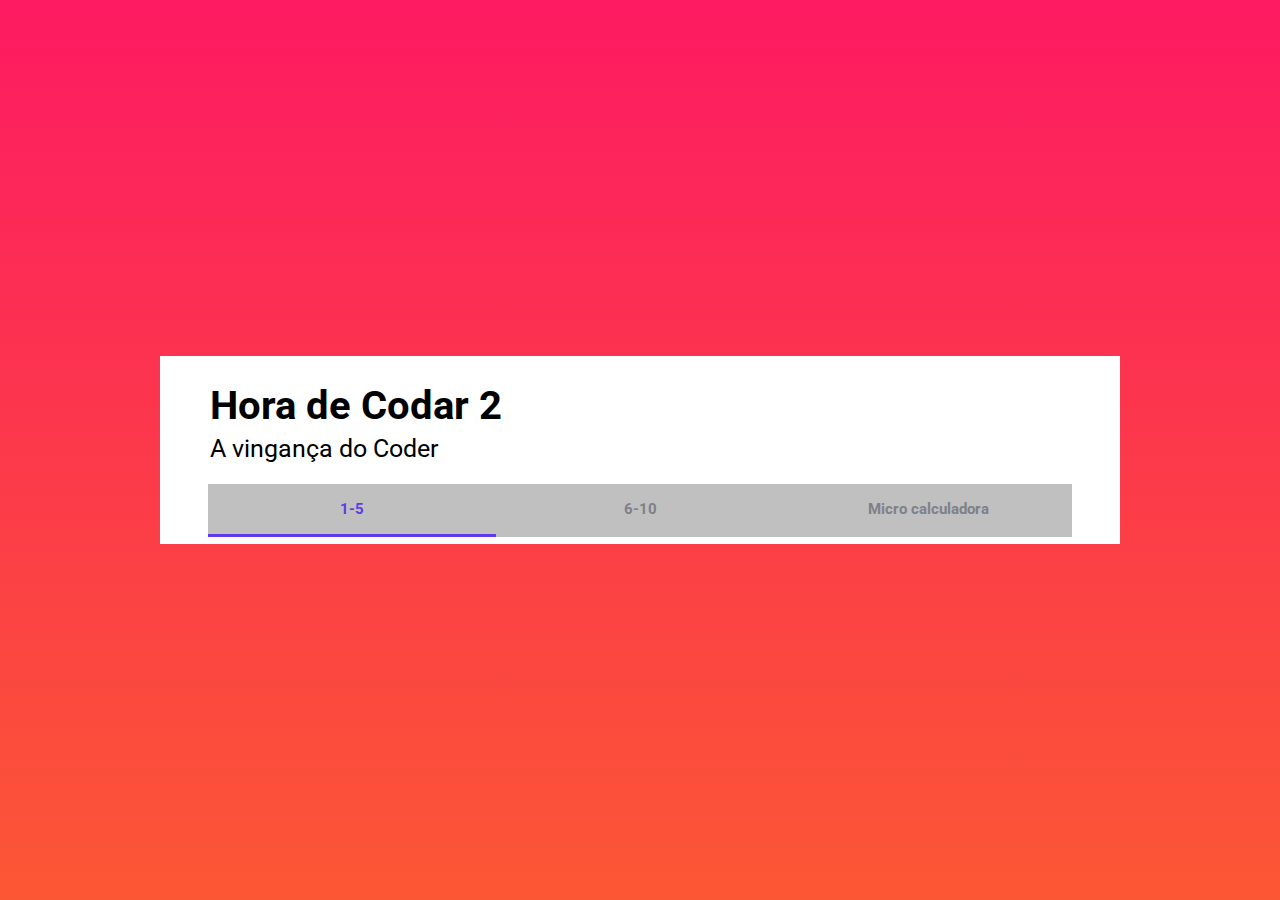
==== 12. Hora de Codar 2 - A Vingança do Coder/index.html @ ed2c213b "12/03/2023" ====
<!DOCTYPE html>
<html lang="pt-BR">

<head>
    <meta charset="UTF-8">
    <meta name="viewport" content="width=device-width, initial-scale=1.0">
    <meta http-equiv="X-UA-Compatible" content="ie=edge">

    <title>Hora de Codar 2</title>
    <meta http-equiv="description" content="Logica de Programação">

    <link rel="stylesheet" href="css/normalize.css">
    <link rel="stylesheet" href="css/style.css">
</head>

<body>
    <div class="container">
        <div class="container-header">
            <h1>Hora de Codar 2</h1>
            <p>A vingança do Coder</p>
        </div>

        <div class="container-options">
            <a class="active">1-5</a>
            <a>6-10</a>
            <a>Micro calculadora</a>
        </div>
    </div>
</body>

</html>
---- 12. Hora de Codar 2 - A Vingança do Coder/css/style.css ----
@import url("https://fonts.googleapis.com/css?family=Roboto");

:root {
    --main-container-color: #FFFFFF;
    --second-container-color: #C0C0C0;
    --third-container-color: #603AE8;
    --fourth-container-color: #7E8188;

    font-size: 62.5%
}

* {
    font-family: "Roboto", sans-serif;
    margin: 0;
    padding: 0;
}

body {
    font-size: 1.6rem;

    min-height: 100vh;
    background: rgb(253, 26, 98);
    background: linear-gradient(180deg, rgba(253, 26, 98, 1) 0%, rgba(251, 87, 52, 1) 100%);

    display: grid;
    place-items: center;
}


.container {
    overflow: hidden;
    background-color: var(--main-container-color);
    width: clamp(350px, 75%, 1000px);
}

.container .container-header h1 {
    margin-left: 50px;
    font-size: 4rem;
}

.container .container-header p {
    margin-left: 50px;
    font-size: 2.5rem;

    position: relative;
    top: -20px;
}

.container .container-options {
    display: flex;
    justify-content: center;
    align-items: center;

    margin-bottom: 10px;
}

.container .container-options > * {
    background-color: var(--second-container-color);
    border-bottom: 3px solid var(--second-container-color);
    margin-bottom: -3px;

    width: 30%;
    height: 50px;

    color: var(--fourth-container-color);
    text-align: center;

    display: grid;
    place-items: center;

    font-size: 1.5rem;
    font-weight: bold;
}

.container .container-options > *.active {
    color: var(--third-container-color);
    border-bottom: 3px solid var(--third-container-color);
    margin-bottom: -3px;
}
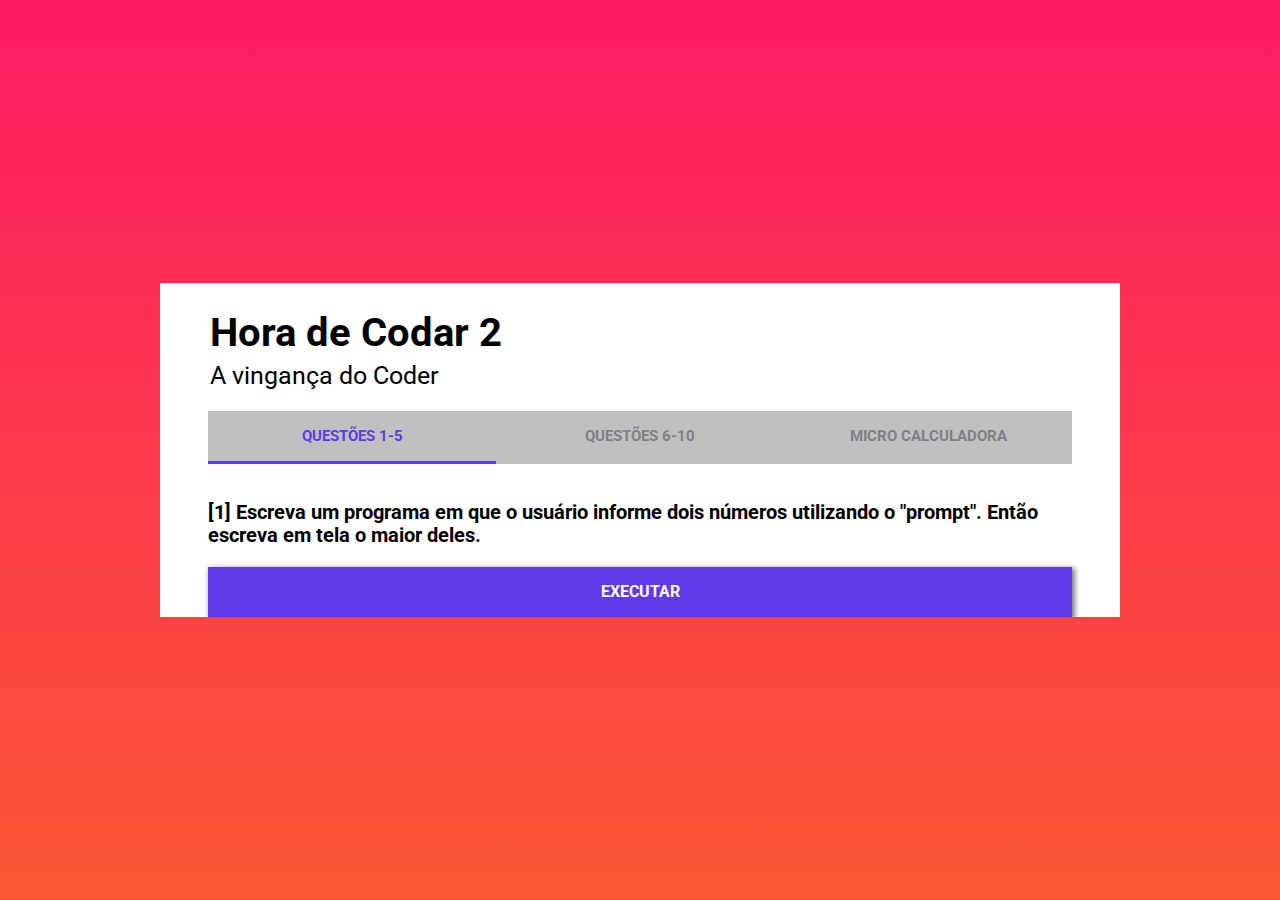
==== commit f91f9d2c: "12/03/2023" ====
--- a/12. Hora de Codar 2 - A Vingança do Coder/index.html
+++ b/12. Hora de Codar 2 - A Vingança do Coder/index.html
@@ -9,8 +9,10 @@
     <title>Hora de Codar 2</title>
     <meta http-equiv="description" content="Logica de Programação">
 
-    <link rel="stylesheet" href="css/normalize.css">
-    <link rel="stylesheet" href="css/style.css">
+    <link rel="stylesheet" href="./css/normalize.css">
+    <link rel="stylesheet" href="./css/style.css">
+
+    <script src="./js/exercises.js"></script>
 </head>
 
 <body>
@@ -21,10 +23,20 @@
         </div>
 
         <div class="container-options">
-            <a class="active">1-5</a>
-            <a>6-10</a>
-            <a>Micro calculadora</a>
+            <a class="active">QUESTÕES 1-5</a>
+            <a>QUESTÕES 6-10</a>
+            <a>MICRO CALCULADORA</a>
         </div>
+
+        <div class="container-question">
+            <div class="question">
+                <h2>[1] Escreva um programa em que o usuário informe dois números utilizando o "prompt". Então escreva
+                    em tela o maior deles.</h2>
+
+                <button onClick="exercicio_1()">EXECUTAR</button>
+            </div>
+        </div>
+
     </div>
 </body>
 
--- a/12. Hora de Codar 2 - A Vingança do Coder/css/style.css
+++ b/12. Hora de Codar 2 - A Vingança do Coder/css/style.css
@@ -30,20 +30,20 @@
 .container {
     overflow: hidden;
     background-color: var(--main-container-color);
-    width: clamp(350px, 75%, 1000px);
+    width: clamp(35rem, 75%, 100rem);
 }
 
 .container .container-header h1 {
-    margin-left: 50px;
+    margin-left: 5rem;
     font-size: 4rem;
 }
 
 .container .container-header p {
-    margin-left: 50px;
+    margin-left: 5rem;
     font-size: 2.5rem;
 
     position: relative;
-    top: -20px;
+    top: -2rem;
 }
 
 .container .container-options {
@@ -51,16 +51,16 @@
     justify-content: center;
     align-items: center;
 
-    margin-bottom: 10px;
+    margin-bottom: 1rem;
 }
 
 .container .container-options > * {
     background-color: var(--second-container-color);
-    border-bottom: 3px solid var(--second-container-color);
-    margin-bottom: -3px;
+    border-bottom: 0.3rem solid var(--second-container-color);
+    margin-bottom: -0.3rem;
 
     width: 30%;
-    height: 50px;
+    height: 5rem;
 
     color: var(--fourth-container-color);
     text-align: center;
@@ -74,6 +74,41 @@
 
 .container .container-options > *.active {
     color: var(--third-container-color);
-    border-bottom: 3px solid var(--third-container-color);
-    margin-bottom: -3px;
+    border-bottom: 0.3rem solid var(--third-container-color);
+    margin-bottom: -0.3rem;
 }
+
+.container .container-question .question {
+    display: grid;
+    place-items: center;
+}
+
+.container .container-question .question h2 {
+    align-items: center;
+    text-align: left;
+    font-size: 2rem;
+
+    max-width: 90%;
+
+    margin-top: 3rem;
+    font-weight: bold;
+}
+
+.container .container-question .question button {
+    background-color: var(--third-container-color);
+    color: var(--main-container-color);
+    border: none;
+
+    height: 5rem;
+    width: 90%;
+
+    margin-top: 2rem;
+
+    align-items: center;
+    text-align: center;
+
+    font-weight: bold;
+    outline: 0;
+
+    box-shadow: 0.2rem 0.2rem 0.5rem 0.1rem rgba(0,0,0,0.5);
+}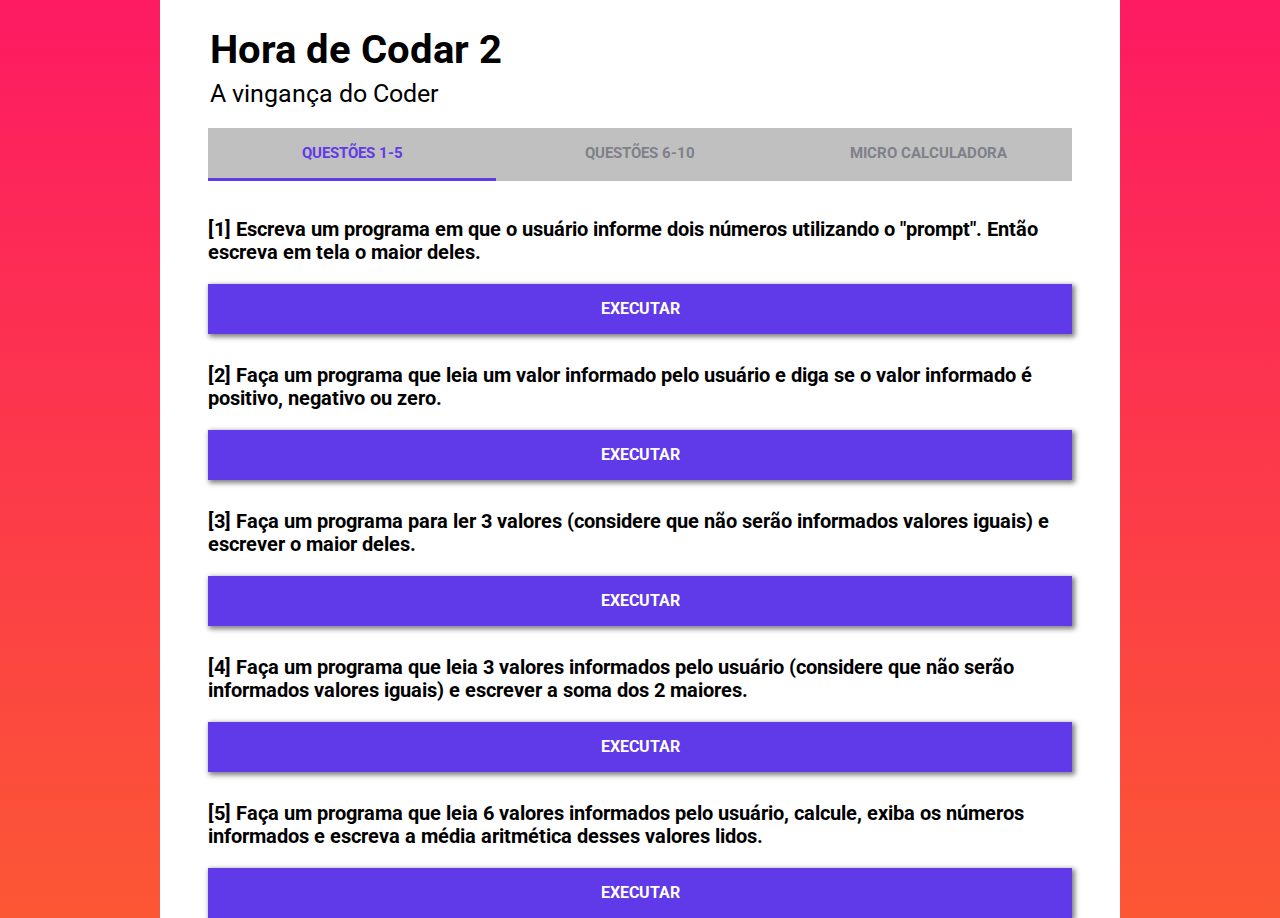
==== commit a17e2075: "13/03/2023" ====
--- a/12. Hora de Codar 2 - A Vingança do Coder/index.html
+++ b/12. Hora de Codar 2 - A Vingança do Coder/index.html
@@ -23,9 +23,9 @@
         </div>
 
         <div class="container-options">
-            <a class="active">QUESTÕES 1-5</a>
-            <a>QUESTÕES 6-10</a>
-            <a>MICRO CALCULADORA</a>
+            <a href="" class="active">QUESTÕES 1-5</a>
+            <a href="">QUESTÕES 6-10</a>
+            <a href="">MICRO CALCULADORA</a>
         </div>
 
         <div class="container-question">
@@ -35,6 +35,30 @@
 
                 <button onClick="exercicio_1()">EXECUTAR</button>
             </div>
+
+            <div class="question">
+                <h2>[2] Faça um programa que leia um valor informado pelo usuário e diga se o valor informado é positivo, negativo ou zero.</h2>
+
+                <button onClick="exercicio_2()">EXECUTAR</button>
+            </div>
+
+            <div class="question">
+                <h2>[3] Faça um programa para ler 3 valores (considere que não serão informados valores iguais) e escrever o maior deles.</h2>
+
+                <button onClick="exercicio_3()">EXECUTAR</button>
+            </div>
+
+            <div class="question">
+                <h2>[4] Faça um programa que leia 3 valores informados pelo usuário (considere que não serão informados valores iguais) e escrever a soma dos 2 maiores.</h2>
+
+                <button onClick="exercicio_4()">EXECUTAR</button>
+            </div>
+
+            <div class="question">
+                <h2>[5] Faça um programa que leia 6 valores informados pelo usuário, calcule, exiba os números informados e escreva a média aritmética desses valores lidos.</h2>
+
+                <button onClick="exercicio_5()">EXECUTAR</button>
+            </div>
         </div>
 
     </div>
--- a/12. Hora de Codar 2 - A Vingança do Coder/css/style.css
+++ b/12. Hora de Codar 2 - A Vingança do Coder/css/style.css
@@ -54,7 +54,7 @@
     margin-bottom: 1rem;
 }
 
-.container .container-options > * {
+.container .container-options>* {
     background-color: var(--second-container-color);
     border-bottom: 0.3rem solid var(--second-container-color);
     margin-bottom: -0.3rem;
@@ -70,9 +70,23 @@
 
     font-size: 1.5rem;
     font-weight: bold;
+
+    text-decoration: none;
 }
 
-.container .container-options > *.active {
+.container .container-options input[type="radio"] {
+    position: absolute;
+    top: -9999px;
+    left: -9999px;
+}
+
+.container .container-options [id^="tab"]:checked+label {
+    background: var(--third-container-color);
+    color: #fff;
+}
+
+
+.container .container-options>*.active {
     color: var(--third-container-color);
     border-bottom: 0.3rem solid var(--third-container-color);
     margin-bottom: -0.3rem;
@@ -110,5 +124,5 @@
     font-weight: bold;
     outline: 0;
 
-    box-shadow: 0.2rem 0.2rem 0.5rem 0.1rem rgba(0,0,0,0.5);
+    box-shadow: 0.2rem 0.2rem 0.5rem 0.1rem rgba(0, 0, 0, 0.5);
 }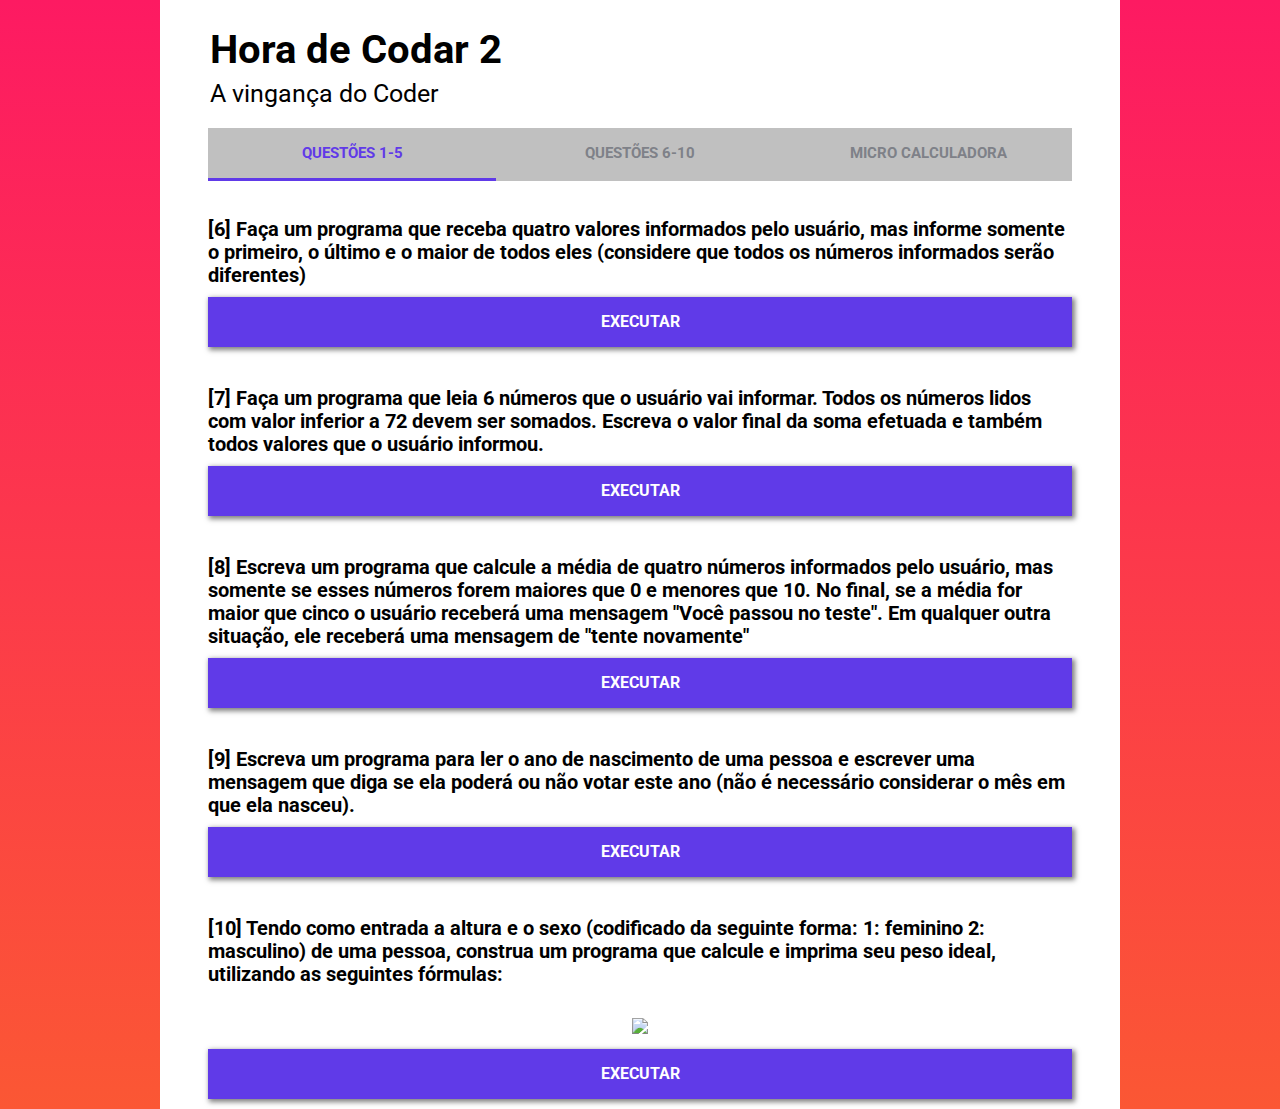
==== commit 8b329a47: "15/03/2023" ====
--- a/12. Hora de Codar 2 - A Vingança do Coder/index.html
+++ b/12. Hora de Codar 2 - A Vingança do Coder/index.html
@@ -23,12 +23,12 @@
         </div>
 
         <div class="container-options">
-            <a href="" class="active">QUESTÕES 1-5</a>
-            <a href="">QUESTÕES 6-10</a>
-            <a href="">MICRO CALCULADORA</a>
+            <a class="active" id="1-5click">QUESTÕES 1-5</a>
+            <a class="notActive" id="6-10click">QUESTÕES 6-10</a>
+            <a class="notActive" id="microCalculadoraClick">MICRO CALCULADORA</a>
         </div>
 
-        <div class="container-question">
+        <div class="container-question" id="questions1-5">
             <div class="question">
                 <h2>[1] Escreva um programa em que o usuário informe dois números utilizando o "prompt". Então escreva
                     em tela o maior deles.</h2>
@@ -61,6 +61,37 @@
             </div>
         </div>
 
+        <div class="container-question" id="question6-10">
+            <div class="question">
+                <h2>[6] Faça um programa que receba quatro valores informados pelo usuário, mas informe somente o primeiro, o último e o maior de todos eles (considere que todos os números informados serão diferentes)</h2>
+
+                <button onClick="exercicio_6()">EXECUTAR</button>
+            </div>
+
+            <div class="question">
+                <h2>[7] Faça um programa que leia 6 números que o usuário vai informar. Todos os números lidos com valor inferior a 72 devem ser somados. Escreva o valor final da soma efetuada e também todos valores que o usuário informou.</h2>
+
+                <button onClick="exercicio_7()">EXECUTAR</button>
+            </div>
+
+            <div class="question">
+                <h2>[8] Escreva um programa que calcule a média de quatro números informados pelo usuário, mas somente se esses números forem maiores que 0 e menores que 10. No final, se a média for maior que cinco o usuário receberá uma mensagem "Você passou no teste". Em qualquer outra situação, ele receberá uma mensagem de "tente novamente"</h2>
+
+                <button onClick="exercicio_8()">EXECUTAR</button>
+            </div>
+
+            <div class="question">
+                <h2>[9] Escreva um programa para ler o ano de nascimento de uma pessoa e escrever uma mensagem que diga se ela poderá ou não votar este ano (não é necessário considerar o mês em que ela nasceu).</h2>
+
+                <button onClick="exercicio_9()">EXECUTAR</button>
+            </div>
+
+            <div class="question">
+                <h2>[10] Tendo como entrada a altura e o sexo (codificado da seguinte forma: 1: feminino 2: masculino) de uma pessoa, construa um programa que calcule e imprima seu peso ideal, utilizando as seguintes fórmulas:</h2>
+                <h2><img src="https://lh5.googleusercontent.com/skntScIan7mCTwNudF3yXDrnER4XadZqc1AkyikCoFx0JNycWRfP5CUmUlW-zgWaTn6Z5Lv96JP7DGdDiXDLaQ8Gd3X2HYBpJ3JucrW9gg1TBDU5VBETS26tobBbyF1IiQ=w320"></h2>
+                <button onClick="exercicio_10()">EXECUTAR</button>
+            </div>
+        </div>
     </div>
 </body>
 
--- a/12. Hora de Codar 2 - A Vingança do Coder/css/style.css
+++ b/12. Hora de Codar 2 - A Vingança do Coder/css/style.css
@@ -56,13 +56,10 @@
 
 .container .container-options>* {
     background-color: var(--second-container-color);
-    border-bottom: 0.3rem solid var(--second-container-color);
-    margin-bottom: -0.3rem;
 
     width: 30%;
     height: 5rem;
 
-    color: var(--fourth-container-color);
     text-align: center;
 
     display: grid;
@@ -72,24 +69,23 @@
     font-weight: bold;
 
     text-decoration: none;
-}
-
-.container .container-options input[type="radio"] {
-    position: absolute;
-    top: -9999px;
-    left: -9999px;
-}
-
-.container .container-options [id^="tab"]:checked+label {
-    background: var(--third-container-color);
-    color: #fff;
+    
+    transition: border 250ms ease;
 }
 
 
 .container .container-options>*.active {
     color: var(--third-container-color);
-    border-bottom: 0.3rem solid var(--third-container-color);
+    border-bottom: 0.3rem solid;
     margin-bottom: -0.3rem;
+    border-color: var(--third-container-color);
+}
+
+.container .container-options > *.notActive {
+    color: var(--fourth-container-color);
+    border-bottom: 0.3rem solid;
+    margin-bottom: -0.3rem;
+    border-color: var(--second-container-color);
 }
 
 .container .container-question .question {
@@ -116,7 +112,8 @@
     height: 5rem;
     width: 90%;
 
-    margin-top: 2rem;
+    margin-top: 1rem;
+    margin-bottom: 1rem;
 
     align-items: center;
     text-align: center;
@@ -125,4 +122,8 @@
     outline: 0;
 
     box-shadow: 0.2rem 0.2rem 0.5rem 0.1rem rgba(0, 0, 0, 0.5);
+}
+
+#questions1-5 {
+    display: none;
 }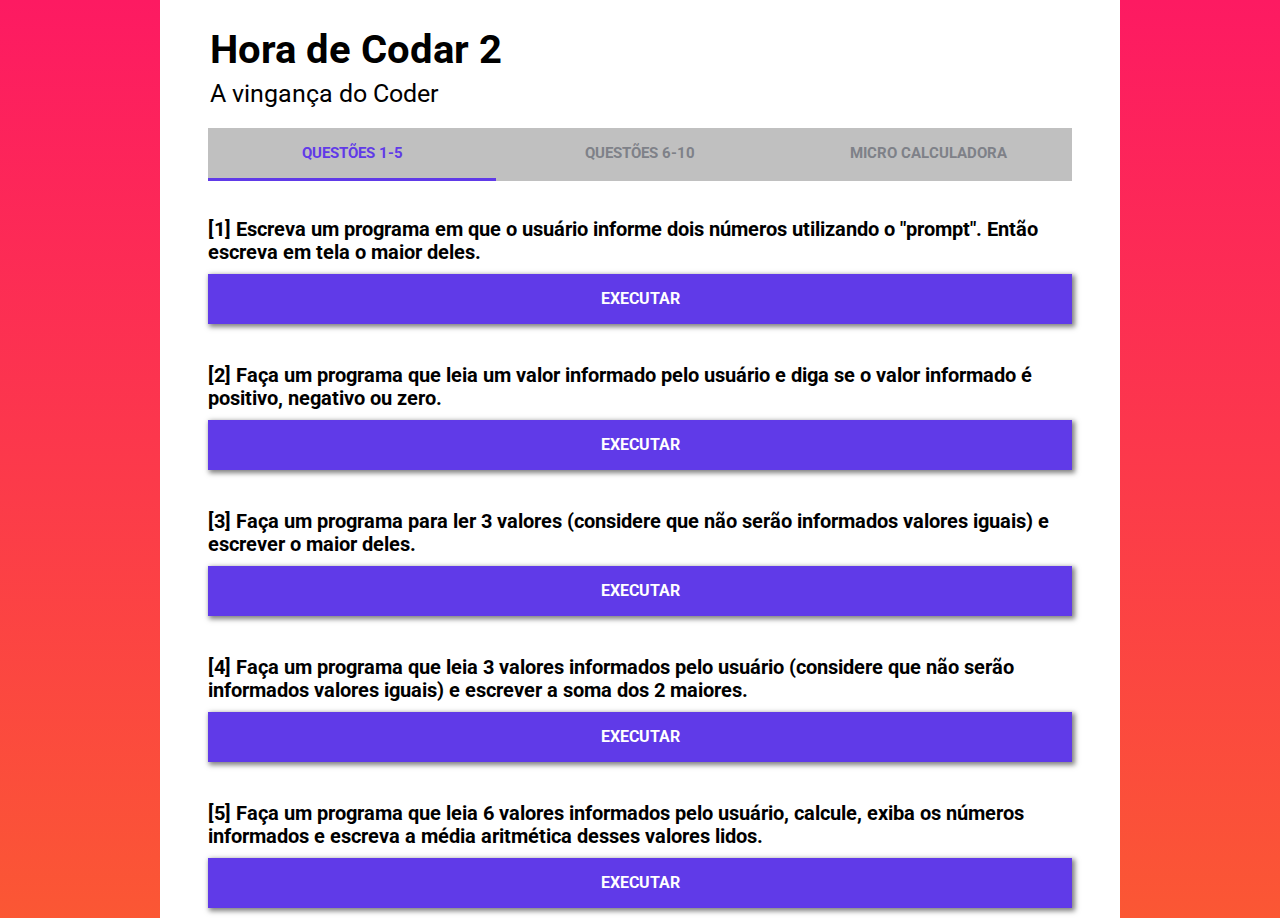
==== commit 28379778: "15/03/2023" ====
--- a/12. Hora de Codar 2 - A Vingança do Coder/index.html
+++ b/12. Hora de Codar 2 - A Vingança do Coder/index.html
@@ -61,7 +61,7 @@
             </div>
         </div>
 
-        <div class="container-question" id="question6-10">
+        <div class="container-question" id="questions6-10">
             <div class="question">
                 <h2>[6] Faça um programa que receba quatro valores informados pelo usuário, mas informe somente o primeiro, o último e o maior de todos eles (considere que todos os números informados serão diferentes)</h2>
 
@@ -88,8 +88,19 @@
 
             <div class="question">
                 <h2>[10] Tendo como entrada a altura e o sexo (codificado da seguinte forma: 1: feminino 2: masculino) de uma pessoa, construa um programa que calcule e imprima seu peso ideal, utilizando as seguintes fórmulas:</h2>
-                <h2><img src="https://lh5.googleusercontent.com/skntScIan7mCTwNudF3yXDrnER4XadZqc1AkyikCoFx0JNycWRfP5CUmUlW-zgWaTn6Z5Lv96JP7DGdDiXDLaQ8Gd3X2HYBpJ3JucrW9gg1TBDU5VBETS26tobBbyF1IiQ=w320"></h2>
+                <h2><img src="https://lh5.googleusercontent.com/skntScIan7mCTwNudF3yXDrnER4XadZqc1AkyikCoFx0JNycWRfP5CUmUlW-zgWaTn6Z5Lv96JP7DGdDiXDLaQ8Gd3X2HYBpJ3JucrW9gg1TBDU5VBETS26tobBbyF1IiQ=w320" loading="lazy"></h2>
                 <button onClick="exercicio_10()">EXECUTAR</button>
+            </div>
+        </div>
+        
+        <div class="container-question" id="microCalculadora">
+            <div class="question">
+                <h2>Escreva um programa para ler 2 valores inteiros informados pelo usuário e uma das seguintes operações a serem
+                    executadas (codificada da seguinte forma: 1.Adição, 2.Subtração, 3.Divisão, 4.Multiplicação).<br><br>
+                    O programa deve calcular e escrever o resultado dessa operação sobre os dois valores lidos.<br><br> Observação: Considere
+                    que só serão lidos os valores 1, 2, 3 ou 4 para as operações</h2>
+
+                <button onclick="exercicio_micro_calculadora()">EXECUTAR</button>
             </div>
         </div>
     </div>
--- a/12. Hora de Codar 2 - A Vingança do Coder/css/style.css
+++ b/12. Hora de Codar 2 - A Vingança do Coder/css/style.css
@@ -71,6 +71,8 @@
     text-decoration: none;
     
     transition: border 250ms ease;
+
+    user-select: none;
 }
 
 
@@ -125,5 +127,13 @@
 }
 
 #questions1-5 {
+    display: block;
+}
+
+#questions6-10 {
+    display: none;
+}
+
+#microCalculadora {
     display: none;
 }